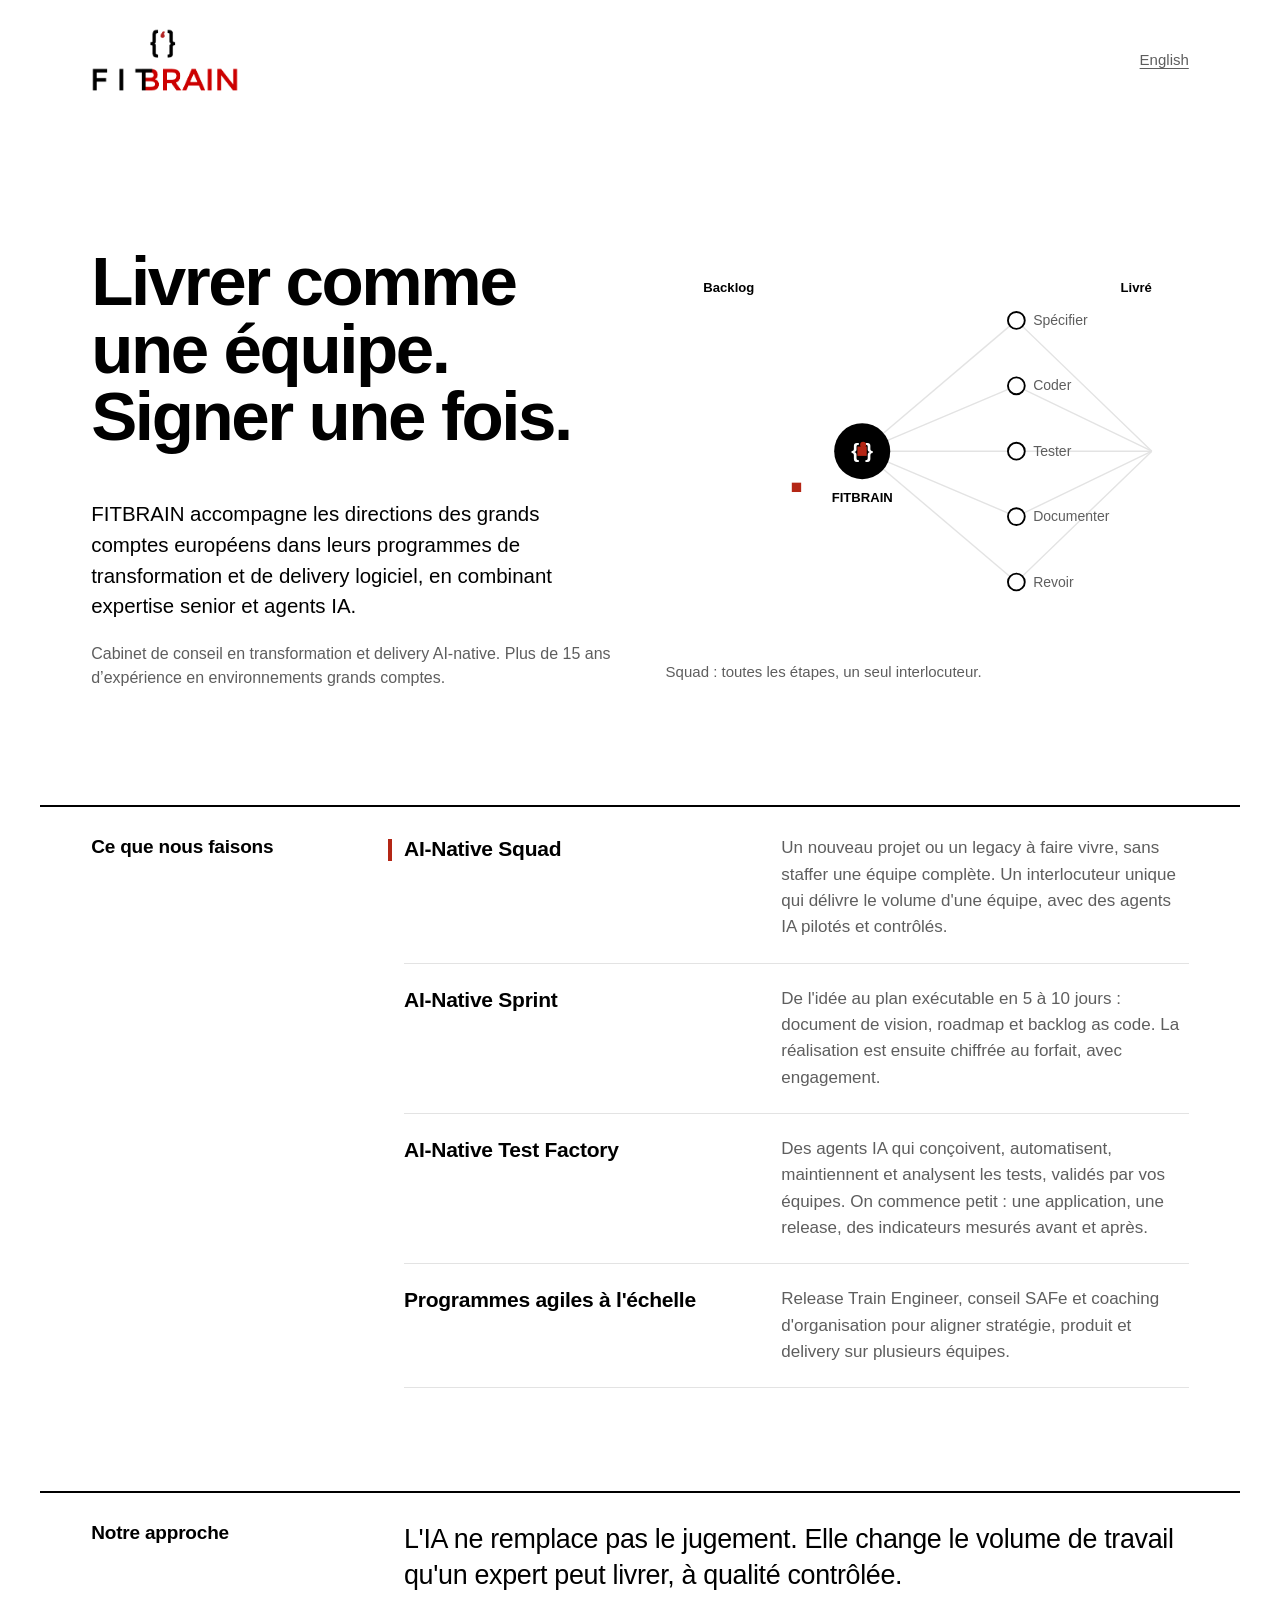
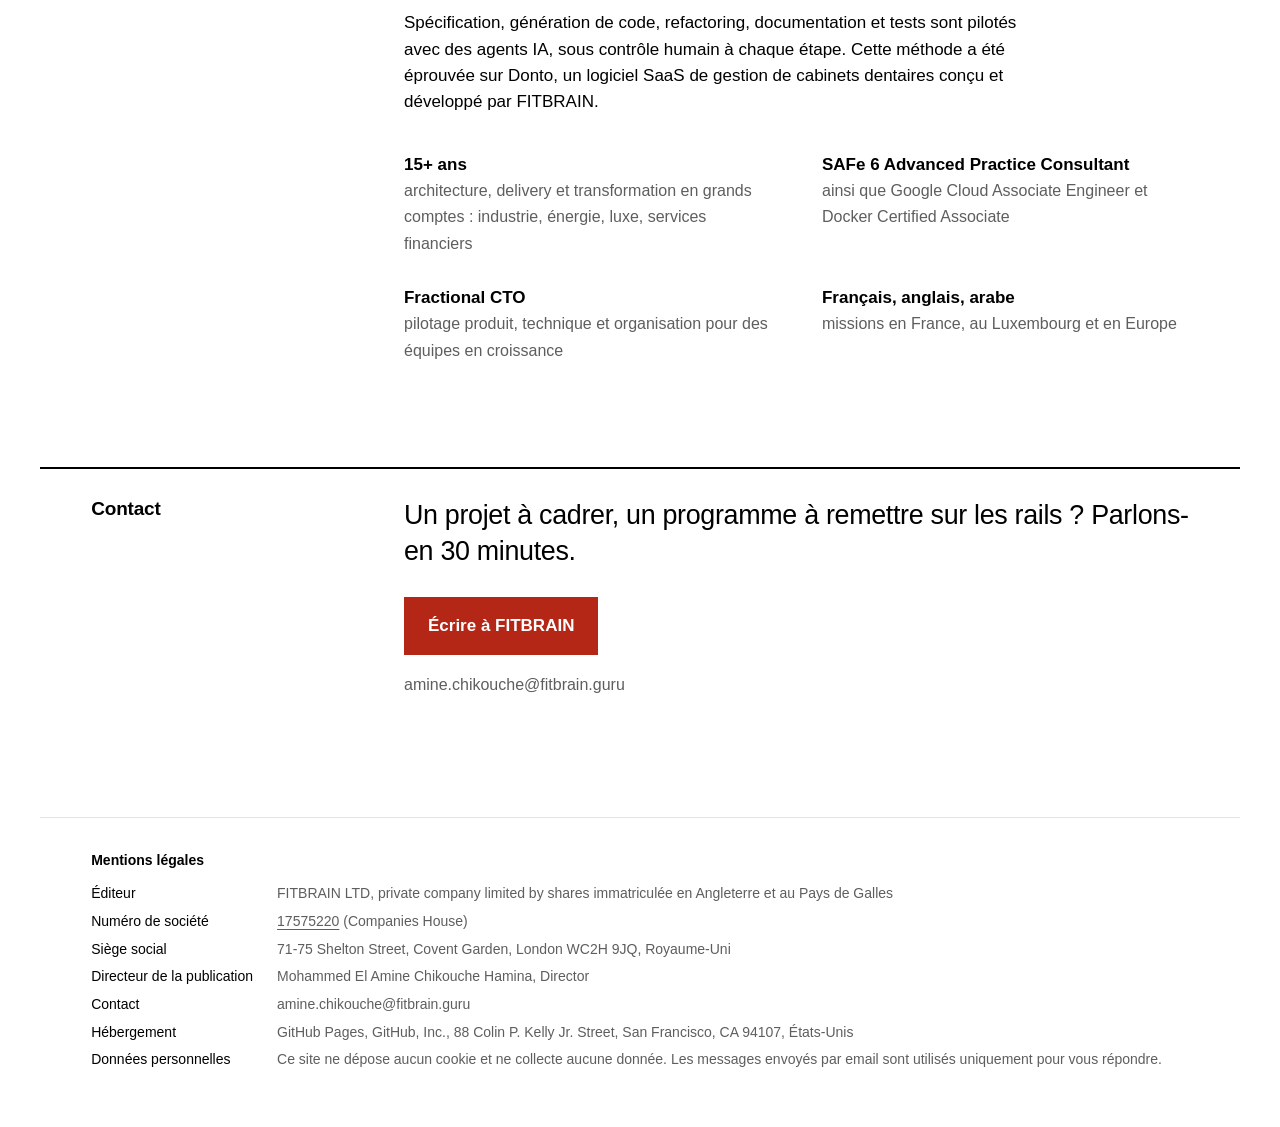
==== index.html @ 407e81ca "Site vitrine FITBRAIN (FR/EN, schéma animé) Co-Authored-By: Claude Opus 5.5 <noreply@anthropic.com>" ====
<!doctype html>
<html lang="fr">
<head>
  <meta charset="utf-8">
  <meta name="viewport" content="width=device-width, initial-scale=1">
  <title>FITBRAIN — Conseil en transformation et delivery AI-native</title>
  <meta name="description" content="FITBRAIN accompagne les grands comptes européens : pilotage de programmes à l'échelle, delivery logiciel avec agents IA, test factory AI-native.">
  <link rel="alternate" hreflang="en" href="en/index.html">
  <link rel="icon" type="image/png" href="favicon.png">
  <link rel="stylesheet" href="style.css">
</head>
<body>
  <header class="wrap top">
    <a class="brand" href="index.html" aria-label="FITBRAIN, accueil"><img src="logo-fitbrain.png" alt="FITBRAIN" width="148" height="64"></a>
    <a class="lang" href="en/index.html" hreflang="en" lang="en">English</a>
  </header>

  <main>
    <section class="wrap hero">
      <div class="copy">
      <h1><span>Livrer comme</span><span>une équipe.</span><span>Signer une fois.</span></h1>
      <p>FITBRAIN accompagne les directions des grands comptes européens dans leurs programmes de transformation et de delivery logiciel, en combinant expertise senior et agents IA.</p>
      <p class="who">Cabinet de conseil en transformation et delivery AI-native. Plus de 15 ans d’expérience en environnements grands comptes.</p>
      </div>
      <figure class="viz">
        <svg id="flow" data-lang="fr" viewBox="0 0 560 420" role="img" aria-label="Schéma animé : des tâches passent du backlog à FITBRAIN, puis à ses agents IA, jusqu’à la livraison."></svg>
        <figcaption id="flow-caption" aria-live="polite"></figcaption>
      </figure>
    </section>

    <section class="wrap block" aria-labelledby="offres">
      <h2 id="offres">Ce que nous faisons</h2>
      <ul class="rows">
        <li data-mode="squad" tabindex="0">
          <h3>AI-Native Squad</h3>
          <p>Un nouveau projet ou un legacy à faire vivre, sans staffer une équipe complète. Un interlocuteur unique qui délivre le volume d'une équipe, avec des agents IA pilotés et contrôlés.</p>
        </li>
        <li data-mode="sprint" tabindex="0">
          <h3>AI-Native Sprint</h3>
          <p>De l'idée au plan exécutable en 5 à 10 jours : document de vision, roadmap et backlog as code. La réalisation est ensuite chiffrée au forfait, avec engagement.</p>
        </li>
        <li data-mode="tests" tabindex="0">
          <h3>AI-Native Test Factory</h3>
          <p>Des agents IA qui conçoivent, automatisent, maintiennent et analysent les tests, validés par vos équipes. On commence petit : une application, une release, des indicateurs mesurés avant et après.</p>
        </li>
        <li data-mode="safe" tabindex="0">
          <h3>Programmes agiles à l'échelle</h3>
          <p>Release Train Engineer, conseil SAFe et coaching d'organisation pour aligner stratégie, produit et delivery sur plusieurs équipes.</p>
        </li>
      </ul>
    </section>

    <section class="wrap block" aria-labelledby="approche">
      <h2 id="approche">Notre approche</h2>
      <div>
        <p class="lead">L'IA ne remplace pas le jugement. Elle change le volume de travail qu'un expert peut livrer, à qualité contrôlée.</p>
        <div class="body">
          <p>Spécification, génération de code, refactoring, documentation et tests sont pilotés avec des agents IA, sous contrôle humain à chaque étape. Cette méthode a été éprouvée sur Donto, un logiciel SaaS de gestion de cabinets dentaires conçu et développé par FITBRAIN.</p>
        </div>
        <div class="facts">
          <div><strong>15+ ans</strong><span>architecture, delivery et transformation en grands comptes : industrie, énergie, luxe, services financiers</span></div>
          <div><strong>SAFe 6 Advanced Practice Consultant</strong><span>ainsi que Google Cloud Associate Engineer et Docker Certified Associate</span></div>
          <div><strong>Fractional CTO</strong><span>pilotage produit, technique et organisation pour des équipes en croissance</span></div>
          <div><strong>Français, anglais, arabe</strong><span>missions en France, au Luxembourg et en Europe</span></div>
        </div>
      </div>
    </section>

    <section class="wrap block contact" aria-labelledby="contact">
      <h2 id="contact">Contact</h2>
      <div>
        <p class="lead">Un projet à cadrer, un programme à remettre sur les rails ? Parlons-en 30 minutes.</p>
        <a class="button" href="mailto:amine.chikouche@fitbrain.guru?subject=Prise%20de%20contact%20FITBRAIN">Écrire à FITBRAIN</a>
        <p class="alt">amine.chikouche@fitbrain.guru</p>
      </div>
    </section>
  </main>

  <footer class="wrap legal" aria-labelledby="mentions">
    <h2 id="mentions">Mentions légales</h2>
    <dl>
      <dt>Éditeur</dt><dd>FITBRAIN LTD, private company limited by shares immatriculée en Angleterre et au Pays de Galles</dd>
      <dt>Numéro de société</dt><dd><a href="https://find-and-update.company-information.service.gov.uk/company/17575220">17575220</a> (Companies House)</dd>
      <dt>Siège social</dt><dd>71-75 Shelton Street, Covent Garden, London WC2H 9JQ, Royaume-Uni</dd>
      <dt>Directeur de la publication</dt><dd>Mohammed El Amine Chikouche Hamina, Director</dd>
      <dt>Contact</dt><dd>amine.chikouche@fitbrain.guru</dd>
      <dt>Hébergement</dt><dd>GitHub Pages, GitHub, Inc., 88 Colin P. Kelly Jr. Street, San Francisco, CA 94107, États-Unis</dd>
      <dt>Données personnelles</dt><dd>Ce site ne dépose aucun cookie et ne collecte aucune donnée. Les messages envoyés par email sont utilisés uniquement pour vous répondre.</dd>
    </dl>
  </footer>
  <script src="flow.js" defer></script>
</body>
</html>
---- style.css ----
:root {
  --paper: #ffffff;
  --ink: #000000;
  --grey: #5e5e5e;
  --rule: #e3e3e3;
  --red: #b42615;
  --font: "Helvetica Neue", Helvetica, Arial, sans-serif;
  --gutter: clamp(16px, 4vw, 56px);
  --max: 1200px;
}

* { box-sizing: border-box; }

html { -webkit-text-size-adjust: 100%; }

body {
  margin: 0;
  background: var(--paper);
  color: var(--ink);
  font-family: var(--font);
  font-size: 17px;
  line-height: 1.55;
  -webkit-font-smoothing: antialiased;
}

a { color: inherit; text-decoration-thickness: 1px; text-underline-offset: 3px; }
a:hover { color: var(--red); }
:focus-visible { outline: 2px solid var(--red); outline-offset: 3px; }

.wrap { max-width: var(--max); margin: 0 auto; padding: 0 var(--gutter); }

/* Header */
.top {
  display: flex; align-items: center; justify-content: space-between;
  padding-top: 28px; padding-bottom: 28px;
}
.brand { display: inline-block; line-height: 0; }
.brand img { height: 64px; width: auto; display: block; }
.lang { font-size: 15px; color: var(--grey); }

/* Hero */
.hero { padding-top: clamp(48px, 10vw, 140px); padding-bottom: clamp(56px, 9vw, 120px); }
.hero h1 {
  margin: 0;
  font-size: clamp(44px, 5.4vw, 80px);
  line-height: 0.98;
  letter-spacing: -0.035em;
  font-weight: 700;
}
.hero h1 span { display: block; }
@media (min-width: 761px) { .hero h1 span { white-space: nowrap; } }
.hero p {
  margin: clamp(28px, 4vw, 48px) 0 0;
  max-width: 34em;
  font-size: clamp(18px, 1.6vw, 21px);
  line-height: 1.5;
  color: var(--ink);
}
.hero .who { color: var(--grey); font-size: 16px; margin-top: 20px; }

@media (prefers-reduced-motion: no-preference) {
  .hero h1 span { opacity: 0; transform: translateY(0.25em); animation: rise 700ms cubic-bezier(.2,.7,.2,1) forwards; }
  .hero h1 span:nth-child(2) { animation-delay: 120ms; }
  .hero h1 span:nth-child(3) { animation-delay: 240ms; }
}
@keyframes rise { to { opacity: 1; transform: none; } }

/* Sections: asymmetric grid, narrow title column */
.block {
  display: grid;
  grid-template-columns: minmax(0, 3fr) minmax(0, 9fr);
  gap: 24px var(--gutter);
  border-top: 2px solid var(--ink);
  padding-top: 28px;
  padding-bottom: clamp(56px, 8vw, 104px);
}
.block > h2 {
  margin: 0;
  font-size: 19px;
  font-weight: 700;
  letter-spacing: -0.01em;
  line-height: 1.3;
}
.block > div > p:first-child { margin-top: 0; }
.lead { font-size: clamp(21px, 2.1vw, 27px); line-height: 1.35; letter-spacing: -0.012em; margin: 0 0 8px; max-width: 30em; }
.body { max-width: 38em; }

/* Offers: rows separated by hairlines */
.rows { margin: 0; padding: 0; list-style: none; }
.rows li {
  display: grid;
  grid-template-columns: minmax(0, 4fr) minmax(0, 5fr);
  gap: 8px var(--gutter);
  padding: 22px 0;
  border-bottom: 1px solid var(--rule);
}
.rows li:first-child { padding-top: 0; }
.rows h3 { margin: 0; font-size: 21px; line-height: 1.3; letter-spacing: -0.012em; font-weight: 700; }
.rows p { margin: 0; color: var(--grey); max-width: 34em; }

.facts { display: grid; grid-template-columns: repeat(2, minmax(0, 1fr)); gap: 28px var(--gutter); margin-top: 36px; }
.facts strong { display: block; font-size: 17px; }
.facts span { color: var(--grey); font-size: 16px; }

/* Contact */
.contact .lead { margin-bottom: 28px; }
.button {
  display: inline-block;
  background: var(--red);
  color: #fff;
  text-decoration: none;
  font-weight: 700;
  padding: 16px 24px;
  font-size: 17px;
}
.button:hover { background: var(--ink); color: #fff; }
.contact .alt { margin-top: 18px; color: var(--grey); font-size: 16px; }

/* Legal footer */
.legal { border-top: 1px solid var(--rule); padding-top: 32px; padding-bottom: 56px; font-size: 14px; color: var(--grey); }
.legal h2 { font-size: 14px; color: var(--ink); margin: 0 0 12px; font-weight: 700; }
.legal dl { display: grid; grid-template-columns: max-content 1fr; gap: 6px 24px; margin: 0; }
.legal dt { color: var(--ink); }
.legal dd { margin: 0; }

@media (max-width: 760px) {
  body { font-size: 16px; }
  .block { grid-template-columns: 1fr; }
  .rows li { grid-template-columns: 1fr; }
  .facts { grid-template-columns: 1fr; }
  .legal dl { grid-template-columns: 1fr; gap: 2px; }
  .legal dd { margin-bottom: 10px; }
}

/* Hero with live flow diagram */
.hero { display: grid; grid-template-columns: minmax(0, 6fr) minmax(0, 6fr); gap: 32px var(--gutter); align-items: center; }
.hero .copy { min-width: 0; }
.viz { margin: 0; }
.viz svg { width: 100%; height: auto; display: block; overflow: visible; }
.viz figcaption { margin-top: 12px; font-size: 15px; color: var(--grey); min-height: 1.5em; }
#flow .links line { stroke: var(--rule); stroke-width: 1.5; }
#flow .cap { font: 700 14px var(--font); fill: var(--ink); }
#flow .agent circle { fill: var(--paper); stroke: var(--ink); stroke-width: 2; transition: fill 200ms, stroke 200ms; }
#flow .agent text { font: 15px var(--font); fill: var(--grey); transition: fill 200ms; }
#flow .agent.lit circle { fill: var(--red); stroke: var(--red); }
#flow .agent.lit text { fill: var(--ink); }
#flow .you { fill: var(--ink); }
#flow .you-label { font: 700 22px var(--font); fill: var(--paper); }
#flow .tokens rect { fill: var(--red); }
#flow .stack rect { fill: var(--ink); }

/* Offer rows drive the diagram */
.rows li[data-mode] { cursor: pointer; transition: padding-left 200ms; position: relative; }
.rows li[data-mode]::before { content: ""; position: absolute; left: -16px; top: 26px; width: 4px; height: 0; background: var(--red); transition: height 200ms; }
.rows li[data-mode].is-active::before { height: 22px; }
.rows li[data-mode]:first-child::before { top: 4px; }
.rows li[data-mode]:focus-visible { outline: 2px solid var(--red); outline-offset: 4px; }

@media (max-width: 960px) {
  .hero { grid-template-columns: 1fr; }
}
@media (prefers-reduced-motion: reduce) {
  .rows li[data-mode], .rows li[data-mode]::before { transition: none; }
}
#flow .you-tick { fill: var(--red); }
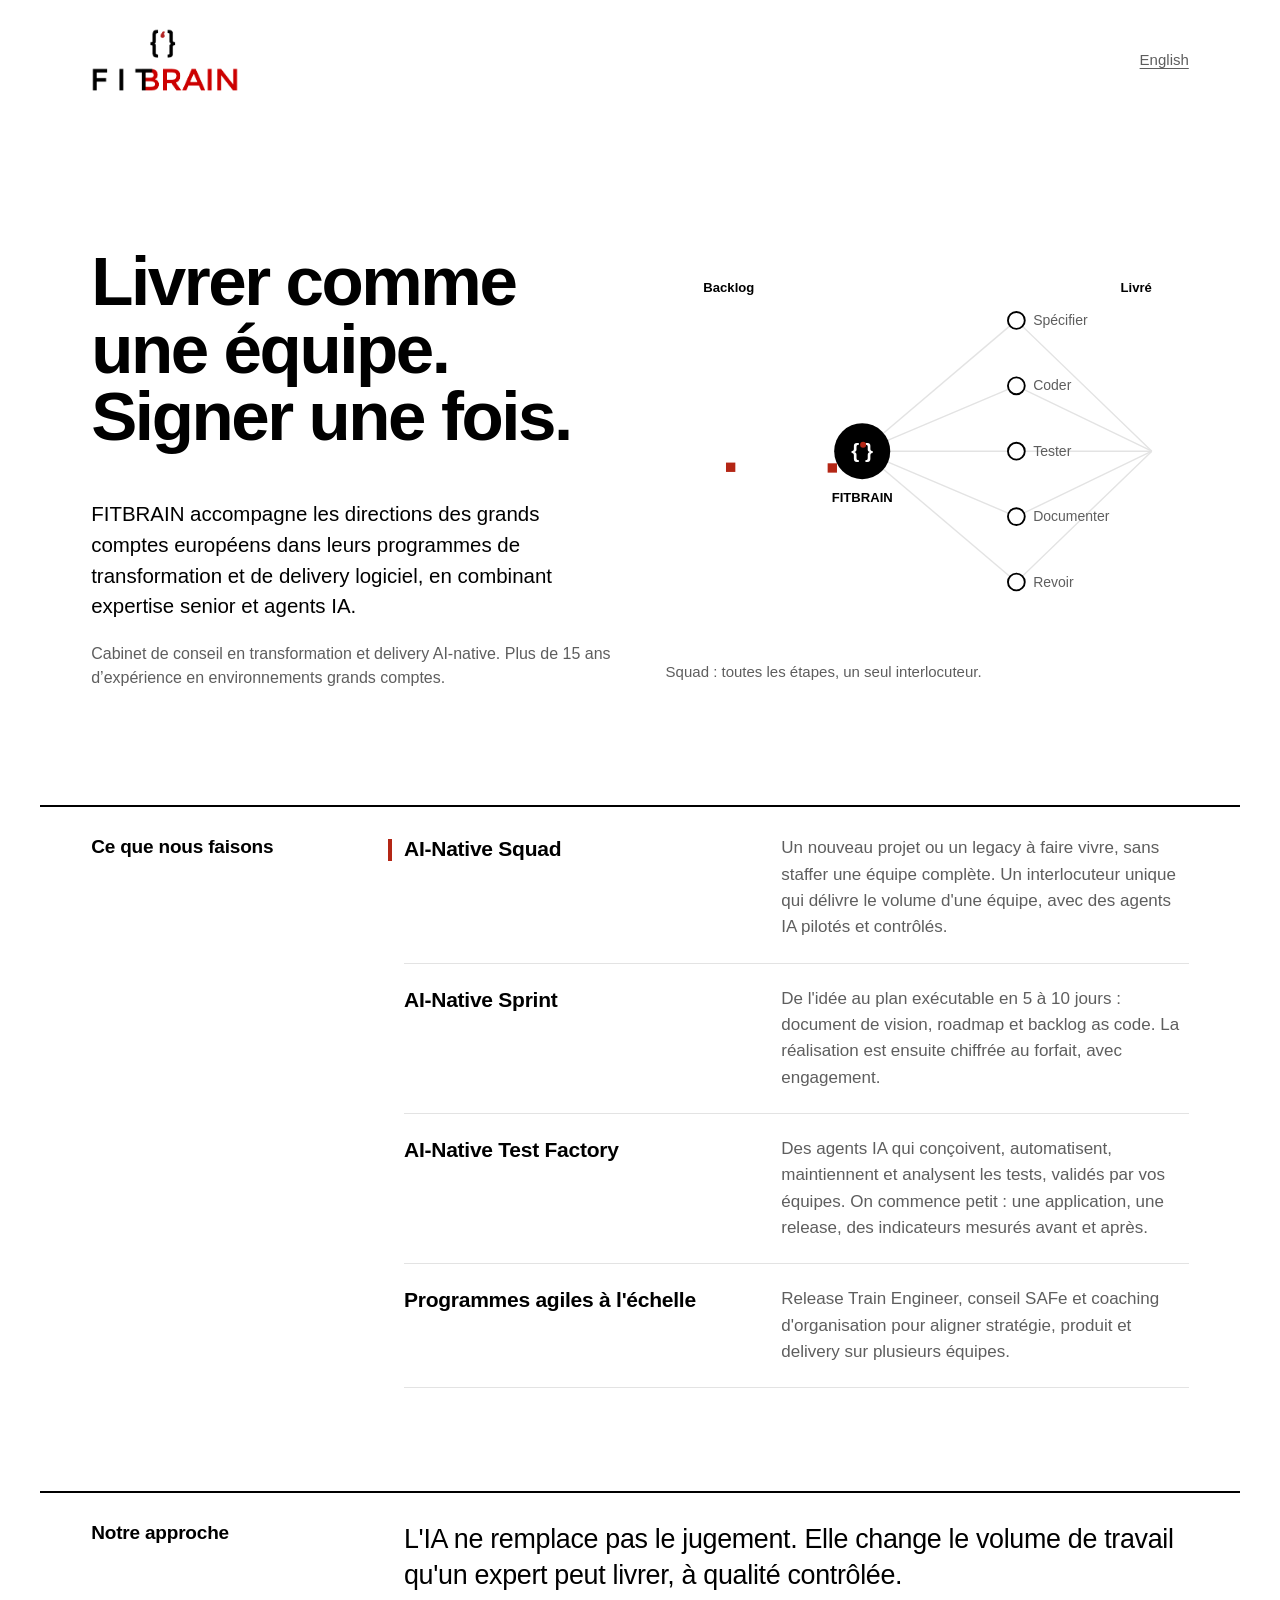
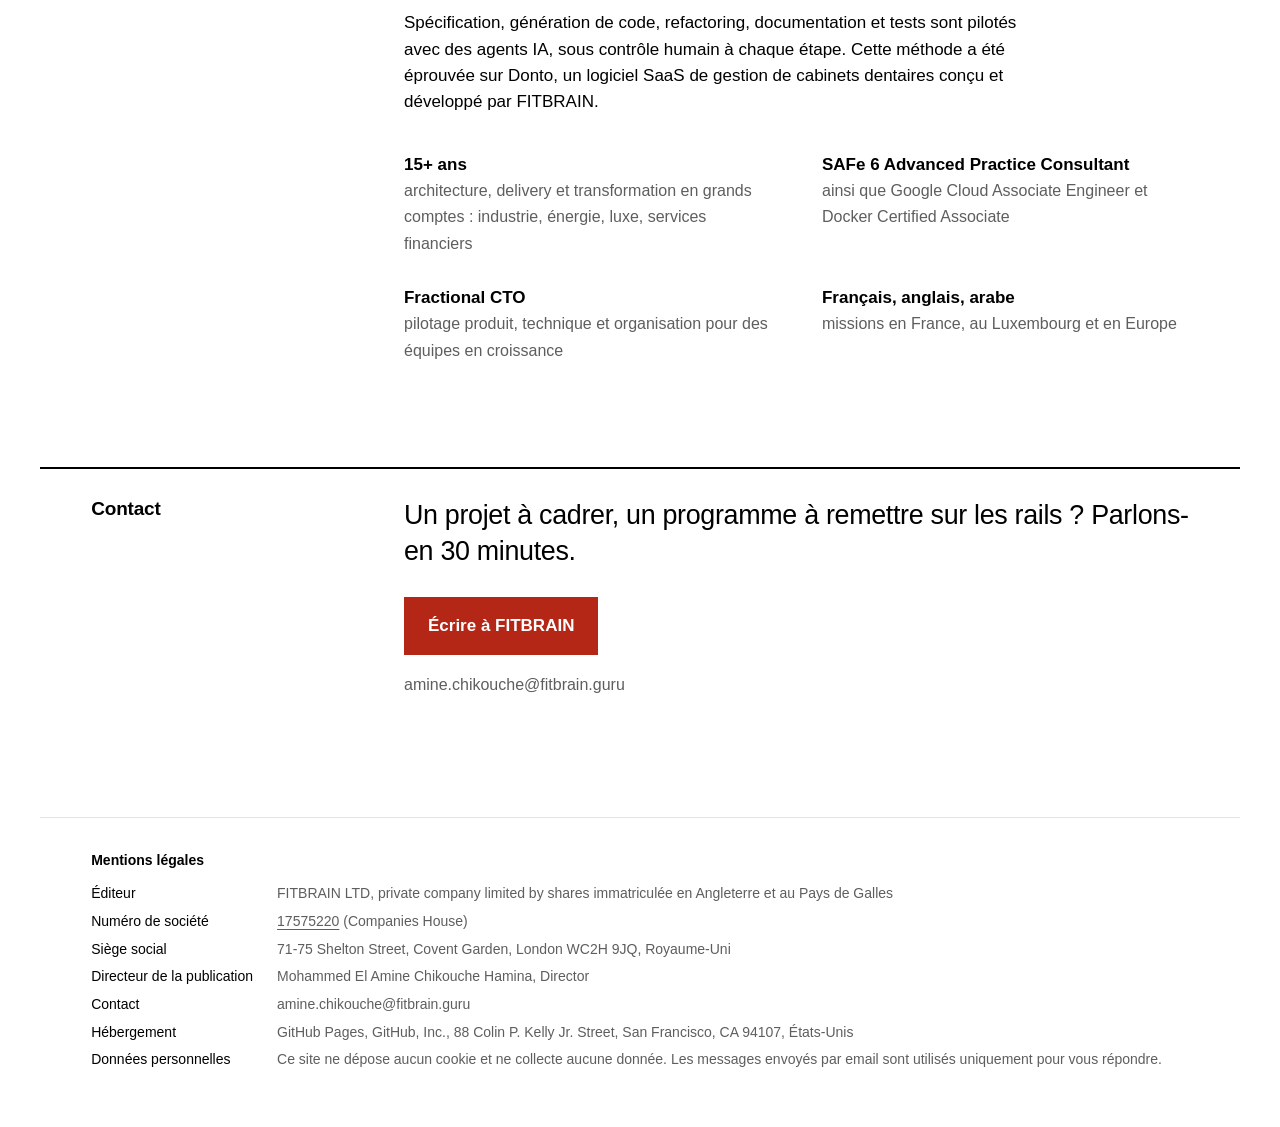
==== commit e04884c7: "Favicon FITBRAIN : jeu complet (ico, svg, png, apple-touch) à partir du logo Co-Authored-By: Claude " ====
--- a/index.html
+++ b/index.html
@@ -6,7 +6,10 @@
   <title>FITBRAIN — Conseil en transformation et delivery AI-native</title>
   <meta name="description" content="FITBRAIN accompagne les grands comptes européens : pilotage de programmes à l'échelle, delivery logiciel avec agents IA, test factory AI-native.">
   <link rel="alternate" hreflang="en" href="en/index.html">
-  <link rel="icon" type="image/png" href="favicon.png">
+  <link rel="icon" href="favicon.ico" sizes="48x48">
+  <link rel="icon" type="image/svg+xml" href="favicon.svg">
+  <link rel="icon" type="image/png" sizes="96x96" href="favicon.png">
+  <link rel="apple-touch-icon" href="apple-touch-icon.png">
   <link rel="stylesheet" href="style.css">
 </head>
 <body>
